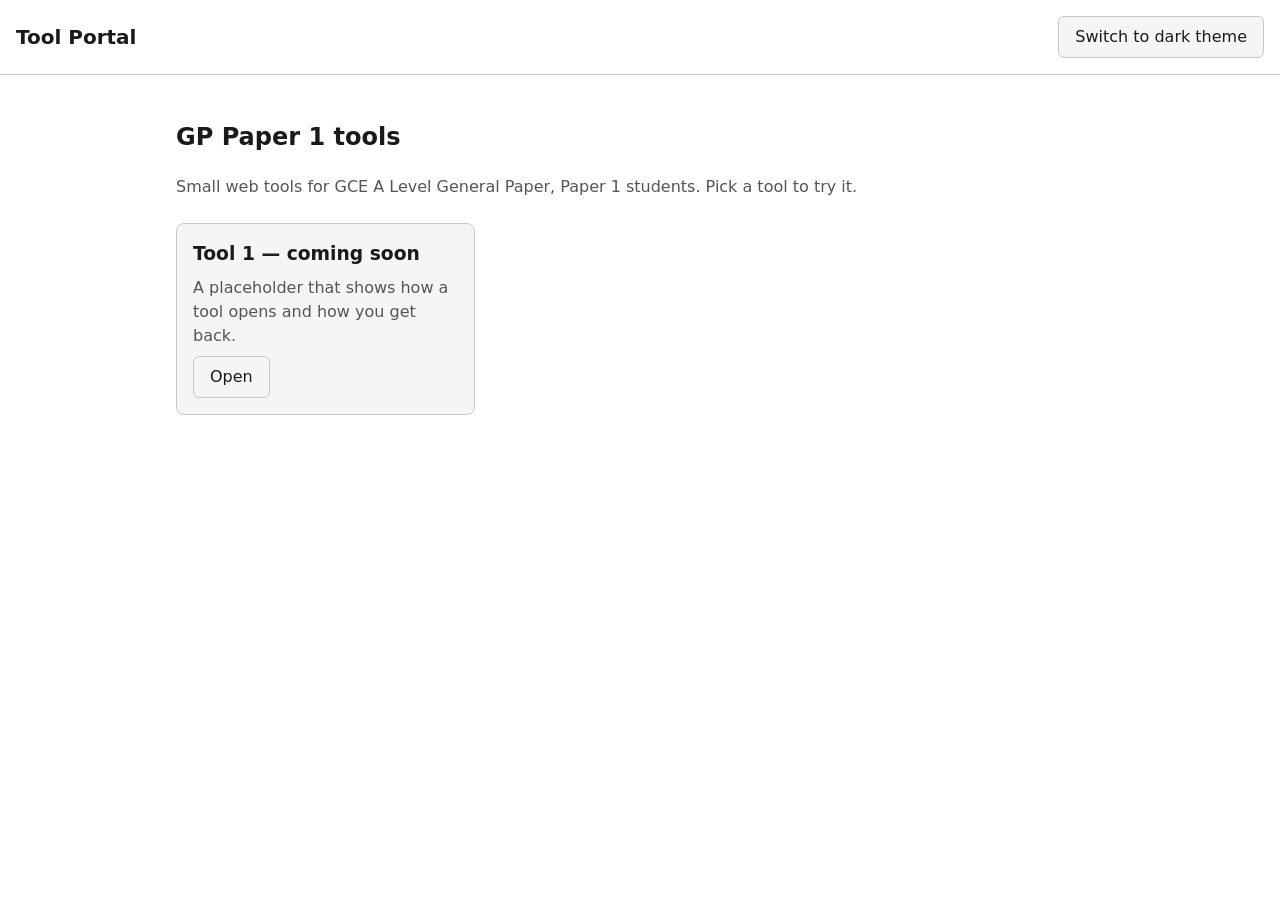
==== index.html @ 70c9b0b5 "Build portal homepage with placeholder tool card Adds index.html, a placeholder tools/tool-1.html wi" ====
<!DOCTYPE html>
<html lang="en" data-theme="light">
<head>
  <meta charset="utf-8">
  <meta name="viewport" content="width=device-width, initial-scale=1">
  <title>Tool Portal</title>
  <link rel="stylesheet" href="css/style.css">
  <script src="js/theme.js"></script>
</head>
<body>
  <header class="site-header">
    <h1 class="site-title"><a href="index.html">Tool Portal</a></h1>
    <button type="button" id="theme-toggle">Switch to dark theme</button>
  </header>

  <main>
    <h2>GP Paper 1 tools</h2>
    <p class="intro">Small web tools for GCE A Level General Paper, Paper 1 students. Pick a tool to try it.</p>

    <section class="tool-grid" aria-label="Tools">
      <article class="card">
        <h3>Tool 1 — coming soon</h3>
        <p>A placeholder that shows how a tool opens and how you get back.</p>
        <a class="button" href="tools/tool-1.html">Open</a>
      </article>
    </section>
  </main>
</body>
</html>
---- css/style.css ----
/* Colours live in variables so the light and dark themes only differ here. */
:root {
  --bg: #ffffff;
  --surface: #f5f5f5;
  --text: #1a1a1a;
  --muted: #555555;
  --border: #c8c8c8;
  --link: #0b57d0;
}

:root[data-theme="dark"] {
  --bg: #121212;
  --surface: #1e1e1e;
  --text: #eeeeee;
  --muted: #b3b3b3;
  --border: #444444;
  --link: #8ab4f8;
}

* {
  box-sizing: border-box;
}

body {
  margin: 0;
  background: var(--bg);
  color: var(--text);
  font-family: system-ui, -apple-system, "Segoe UI", Roboto, sans-serif;
  line-height: 1.5;
}

a {
  color: var(--link);
}

.site-header {
  display: flex;
  align-items: center;
  justify-content: space-between;
  gap: 1rem;
  padding: 1rem;
  border-bottom: 1px solid var(--border);
}

.site-title {
  margin: 0;
  font-size: 1.25rem;
}

.site-title a {
  color: var(--text);
  text-decoration: none;
}

button,
.button {
  display: inline-block;
  padding: 0.5rem 1rem;
  border: 1px solid var(--border);
  border-radius: 6px;
  background: var(--surface);
  color: var(--text);
  font: inherit;
  text-decoration: none;
  cursor: pointer;
}

button:hover,
.button:hover {
  border-color: var(--text);
}

a:focus-visible,
button:focus-visible {
  outline: 3px solid var(--link);
  outline-offset: 2px;
}

main {
  max-width: 60rem;
  margin: 0 auto;
  padding: 1.5rem 1rem 3rem;
}

.intro {
  color: var(--muted);
}

/* One column on phones, more columns as the screen gets wider. */
.tool-grid {
  display: grid;
  grid-template-columns: repeat(auto-fill, minmax(16rem, 1fr));
  gap: 1rem;
  margin-top: 1.5rem;
}

.card {
  display: flex;
  flex-direction: column;
  gap: 0.5rem;
  padding: 1rem;
  border: 1px solid var(--border);
  border-radius: 8px;
  background: var(--surface);
}

.card h3 {
  margin: 0;
}

.card p {
  margin: 0;
  color: var(--muted);
  flex-grow: 1;
}

.card .button {
  align-self: flex-start;
}
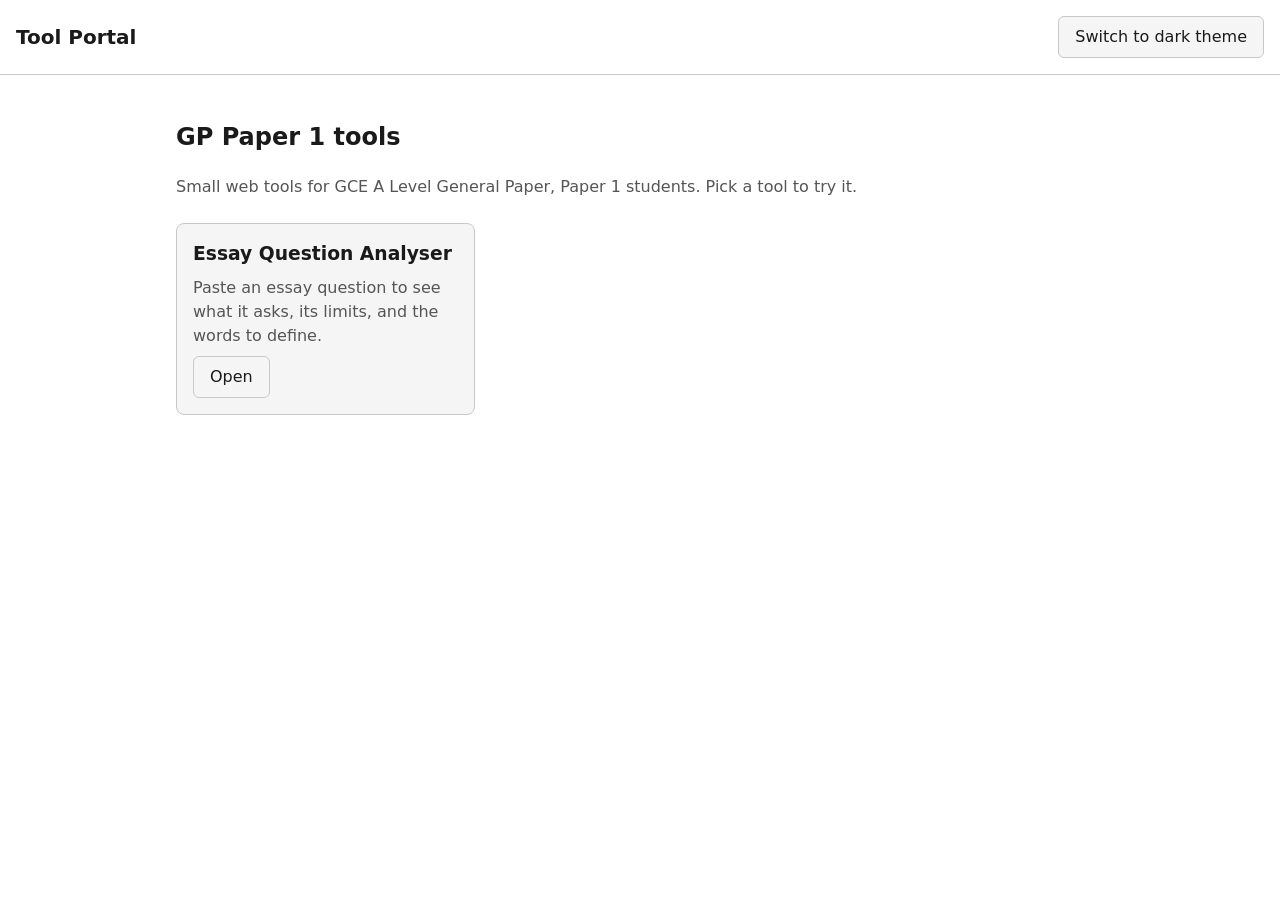
==== commit c21de6b0: "Replace placeholder with the Essay Question Analyser Rule-based tool: finds command words, limiting " ====
--- a/index.html
+++ b/index.html
@@ -19,9 +19,9 @@
 
     <section class="tool-grid" aria-label="Tools">
       <article class="card">
-        <h3>Tool 1 — coming soon</h3>
-        <p>A placeholder that shows how a tool opens and how you get back.</p>
-        <a class="button" href="tools/tool-1.html">Open</a>
+        <h3>Essay Question Analyser</h3>
+        <p>Paste an essay question to see what it asks, its limits, and the words to define.</p>
+        <a class="button" href="tools/question-analyser.html">Open</a>
       </article>
     </section>
   </main>
--- a/css/style.css
+++ b/css/style.css
@@ -117,3 +117,55 @@
 .card .button {
   align-self: flex-start;
 }
+
+/* Tool pages */
+label {
+  display: block;
+  margin-bottom: 0.25rem;
+  font-weight: 600;
+}
+
+textarea {
+  display: block;
+  width: 100%;
+  padding: 0.5rem;
+  border: 1px solid var(--border);
+  border-radius: 6px;
+  background: var(--bg);
+  color: var(--text);
+  font: inherit;
+  resize: vertical;
+}
+
+textarea:focus-visible {
+  outline: 3px solid var(--link);
+  outline-offset: 2px;
+}
+
+.form-actions {
+  display: flex;
+  gap: 0.5rem;
+  margin-top: 0.75rem;
+}
+
+#results {
+  margin-top: 1.5rem;
+}
+
+.result-section {
+  margin-bottom: 1.5rem;
+}
+
+.result-section h2 {
+  margin: 0 0 0.5rem;
+  font-size: 1.125rem;
+}
+
+.result-section ul {
+  margin: 0;
+  padding-left: 1.25rem;
+}
+
+.note {
+  color: var(--muted);
+}
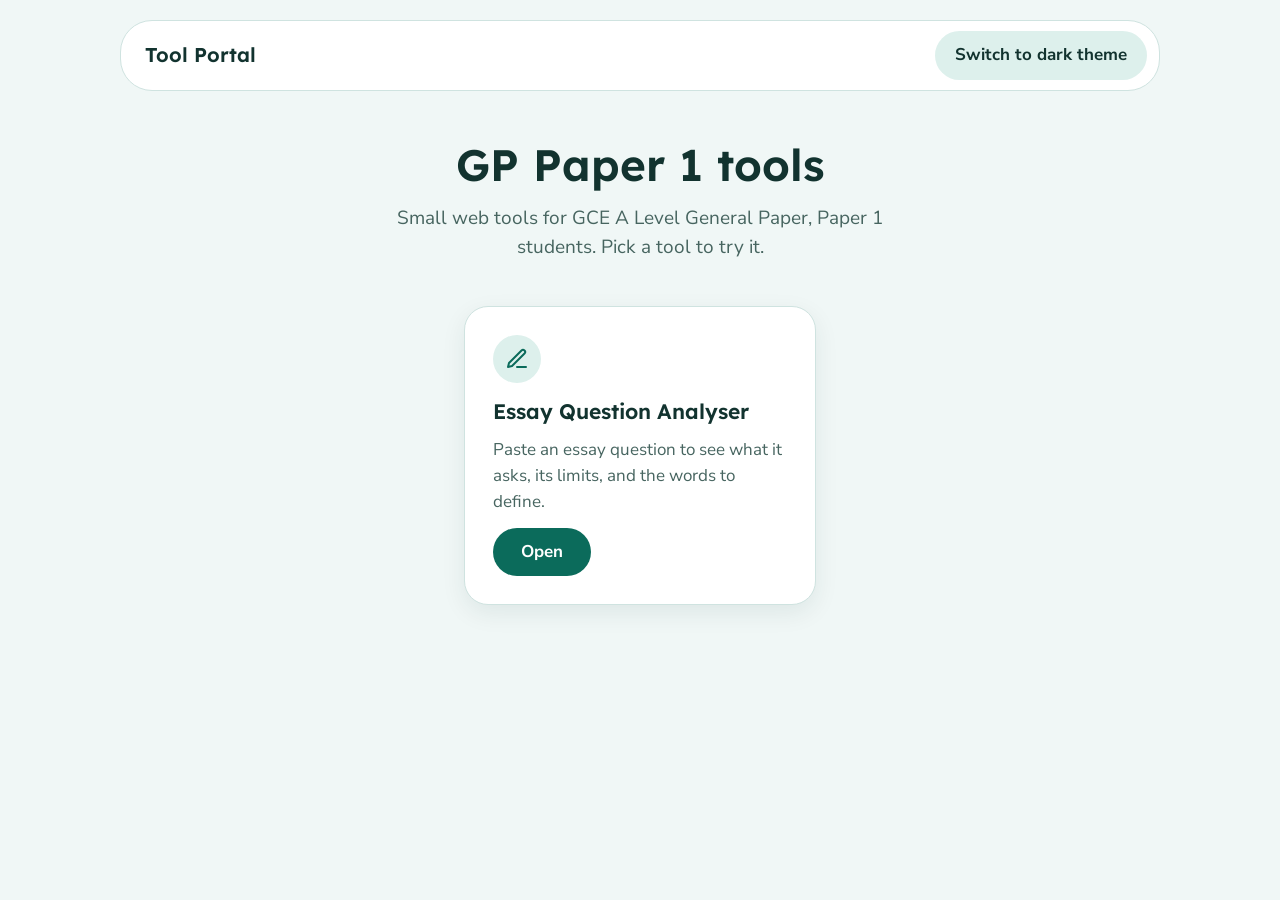
==== commit 9e1b195a: "Apply Friendly Teal design to the portal Lexend and Nunito Sans fonts, teal palette for both themes," ====
--- a/index.html
+++ b/index.html
@@ -4,6 +4,9 @@
   <meta charset="utf-8">
   <meta name="viewport" content="width=device-width, initial-scale=1">
   <title>Tool Portal</title>
+  <link rel="preconnect" href="https://fonts.googleapis.com">
+  <link rel="preconnect" href="https://fonts.gstatic.com" crossorigin>
+  <link rel="stylesheet" href="https://fonts.googleapis.com/css2?family=Lexend:wght@500;600&family=Nunito+Sans:wght@400;700&display=swap">
   <link rel="stylesheet" href="css/style.css">
   <script src="js/theme.js"></script>
 </head>
@@ -13,12 +16,13 @@
     <button type="button" id="theme-toggle">Switch to dark theme</button>
   </header>
 
-  <main>
+  <main class="home">
     <h2>GP Paper 1 tools</h2>
     <p class="intro">Small web tools for GCE A Level General Paper, Paper 1 students. Pick a tool to try it.</p>
 
     <section class="tool-grid" aria-label="Tools">
       <article class="card">
+        <div class="card-icon"><svg width="24" height="24" viewBox="0 0 24 24" fill="none" stroke="currentColor" stroke-width="2" stroke-linecap="round" stroke-linejoin="round" aria-hidden="true"><path d="M12 20h9"></path><path d="M16.5 3.5a2.1 2.1 0 0 1 3 3L7 19l-4 1 1-4Z"></path></svg></div>
         <h3>Essay Question Analyser</h3>
         <p>Paste an essay question to see what it asks, its limits, and the words to define.</p>
         <a class="button" href="tools/question-analyser.html">Open</a>
--- a/css/style.css
+++ b/css/style.css
@@ -1,20 +1,26 @@
-/* Colours live in variables so the light and dark themes only differ here. */
+/* Design C "Friendly Teal". Colours live in variables so the light and dark themes only differ here. */
 :root {
-  --bg: #ffffff;
-  --surface: #f5f5f5;
-  --text: #1a1a1a;
-  --muted: #555555;
-  --border: #c8c8c8;
-  --link: #0b57d0;
+  --bg: #f0f7f6;
+  --surface: #ffffff;
+  --tint: #ddf0ec;
+  --text: #12332f;
+  --muted: #476560;
+  --border: #cfe3e0;
+  --accent: #0b6b5b;
+  --on-accent: #ffffff;
+  --shadow: rgba(18, 51, 47, 0.08);
 }
 
 :root[data-theme="dark"] {
-  --bg: #121212;
-  --surface: #1e1e1e;
-  --text: #eeeeee;
-  --muted: #b3b3b3;
-  --border: #444444;
-  --link: #8ab4f8;
+  --bg: #0c1b1a;
+  --surface: #132726;
+  --tint: #1d3c39;
+  --text: #e4f3f1;
+  --muted: #9cbdb8;
+  --border: #25423f;
+  --accent: #5fd3be;
+  --on-accent: #0c1b1a;
+  --shadow: rgba(0, 0, 0, 0.35);
 }
 
 * {
@@ -23,23 +29,38 @@
 
 body {
   margin: 0;
+  padding: 20px 24px 72px;
   background: var(--bg);
   color: var(--text);
-  font-family: system-ui, -apple-system, "Segoe UI", Roboto, sans-serif;
-  line-height: 1.5;
+  font-family: "Nunito Sans", system-ui, -apple-system, "Segoe UI", Roboto, sans-serif;
+  font-size: 1.0625rem;
+  line-height: 1.55;
+}
+
+h1,
+h2,
+h3 {
+  font-family: Lexend, system-ui, sans-serif;
+  font-weight: 600;
+  line-height: 1.2;
 }
 
 a {
-  color: var(--link);
+  color: var(--accent);
 }
 
 .site-header {
   display: flex;
   align-items: center;
   justify-content: space-between;
-  gap: 1rem;
-  padding: 1rem;
-  border-bottom: 1px solid var(--border);
+  flex-wrap: wrap;
+  gap: 0.75rem;
+  max-width: 65rem;
+  margin: 0 auto;
+  padding: 10px 12px 10px 24px;
+  border: 1px solid var(--border);
+  border-radius: 32px;
+  background: var(--surface);
 }
 
 .site-title {
@@ -52,60 +73,101 @@
   text-decoration: none;
 }
 
+/* Buttons: the theme toggle and Clear are quiet; Open and Analyse are the main action. */
 button,
 .button {
   display: inline-block;
-  padding: 0.5rem 1rem;
-  border: 1px solid var(--border);
-  border-radius: 6px;
-  background: var(--surface);
+  padding: 0.7rem 1.25rem;
+  border: 0;
+  border-radius: 999px;
+  background: var(--tint);
   color: var(--text);
   font: inherit;
+  font-weight: 700;
   text-decoration: none;
   cursor: pointer;
 }
 
+.button,
+button[type="submit"] {
+  background: var(--accent);
+  color: var(--on-accent);
+}
+
 button:hover,
 .button:hover {
-  border-color: var(--text);
+  filter: brightness(0.95);
 }
 
 a:focus-visible,
-button:focus-visible {
-  outline: 3px solid var(--link);
-  outline-offset: 2px;
+button:focus-visible,
+textarea:focus-visible {
+  outline: 3px solid var(--accent);
+  outline-offset: 3px;
 }
 
 main {
-  max-width: 60rem;
+  max-width: 48rem;
   margin: 0 auto;
-  padding: 1.5rem 1rem 3rem;
+  padding: 3rem 0.5rem 0;
 }
 
 .intro {
   color: var(--muted);
+}
+
+/* Homepage: centred heading and intro, cards in a centred grid. */
+.home {
+  max-width: 56rem;
+  text-align: center;
+}
+
+.home h2 {
+  margin: 0 0 0.75rem;
+  font-size: 2.75rem;
+}
+
+.home .intro {
+  max-width: 32rem;
+  margin: 0 auto;
+  font-size: 1.1875rem;
 }
 
 /* One column on phones, more columns as the screen gets wider. */
 .tool-grid {
   display: grid;
-  grid-template-columns: repeat(auto-fill, minmax(16rem, 1fr));
-  gap: 1rem;
-  margin-top: 1.5rem;
+  grid-template-columns: repeat(auto-fit, minmax(16rem, 22rem));
+  justify-content: center;
+  gap: 1.5rem;
+  margin-top: 2.75rem;
+  text-align: left;
 }
 
 .card {
   display: flex;
   flex-direction: column;
-  gap: 0.5rem;
-  padding: 1rem;
+  gap: 0.75rem;
+  padding: 1.75rem;
   border: 1px solid var(--border);
-  border-radius: 8px;
+  border-radius: 24px;
   background: var(--surface);
+  box-shadow: 0 8px 24px var(--shadow);
+}
+
+.card-icon {
+  display: flex;
+  align-items: center;
+  justify-content: center;
+  width: 48px;
+  height: 48px;
+  border-radius: 50%;
+  background: var(--tint);
+  color: var(--accent);
 }
 
 .card h3 {
-  margin: 0;
+  margin: 0.25rem 0 0;
+  font-size: 1.3125rem;
 }
 
 .card p {
@@ -116,30 +178,26 @@
 
 .card .button {
   align-self: flex-start;
+  padding: 0.7rem 1.75rem;
 }
 
 /* Tool pages */
 label {
   display: block;
   margin-bottom: 0.25rem;
-  font-weight: 600;
+  font-weight: 700;
 }
 
 textarea {
   display: block;
   width: 100%;
-  padding: 0.5rem;
+  padding: 0.75rem;
   border: 1px solid var(--border);
-  border-radius: 6px;
-  background: var(--bg);
+  border-radius: 12px;
+  background: var(--surface);
   color: var(--text);
   font: inherit;
   resize: vertical;
-}
-
-textarea:focus-visible {
-  outline: 3px solid var(--link);
-  outline-offset: 2px;
 }
 
 .form-actions {
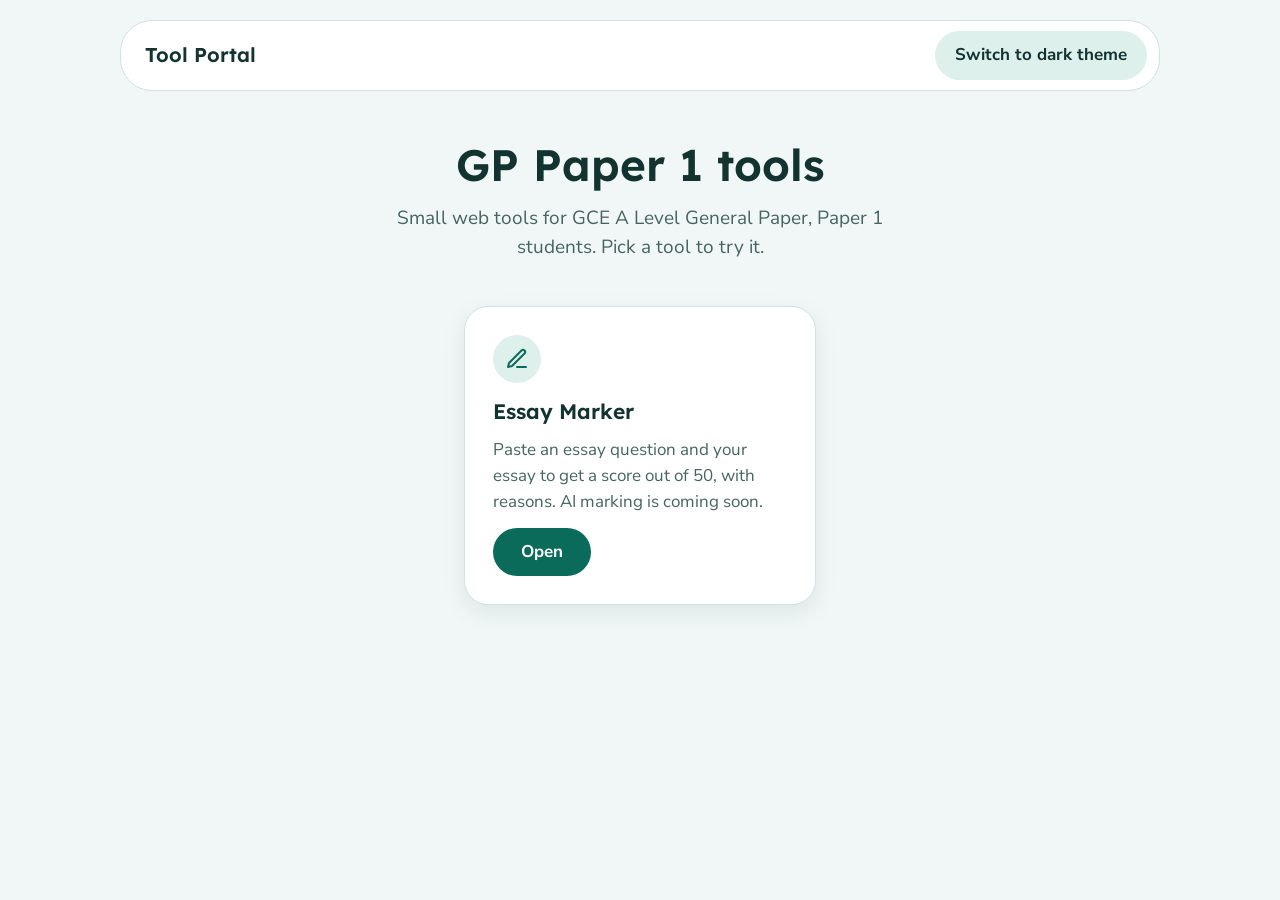
==== commit 519615f0: "Replace the analyser with the Essay Marker page Two paste-in fields (question and essay), word count" ====
--- a/index.html
+++ b/index.html
@@ -23,9 +23,9 @@
     <section class="tool-grid" aria-label="Tools">
       <article class="card">
         <div class="card-icon"><svg width="24" height="24" viewBox="0 0 24 24" fill="none" stroke="currentColor" stroke-width="2" stroke-linecap="round" stroke-linejoin="round" aria-hidden="true"><path d="M12 20h9"></path><path d="M16.5 3.5a2.1 2.1 0 0 1 3 3L7 19l-4 1 1-4Z"></path></svg></div>
-        <h3>Essay Question Analyser</h3>
-        <p>Paste an essay question to see what it asks, its limits, and the words to define.</p>
-        <a class="button" href="tools/question-analyser.html">Open</a>
+        <h3>Essay Marker</h3>
+        <p>Paste an essay question and your essay to get a score out of 50, with reasons. AI marking is coming soon.</p>
+        <a class="button" href="tools/marker.html">Open</a>
       </article>
     </section>
   </main>
--- a/css/style.css
+++ b/css/style.css
@@ -227,3 +227,23 @@
 .note {
   color: var(--muted);
 }
+
+/* Marker page */
+.field {
+  margin-bottom: 1rem;
+}
+
+.field .note {
+  margin: 0.25rem 0 0;
+}
+
+.score-total {
+  margin: 0 0 1.5rem;
+  font-family: Lexend, system-ui, sans-serif;
+  font-size: 1.75rem;
+  font-weight: 600;
+}
+
+.result-section p {
+  margin: 0 0 0.75rem;
+}
